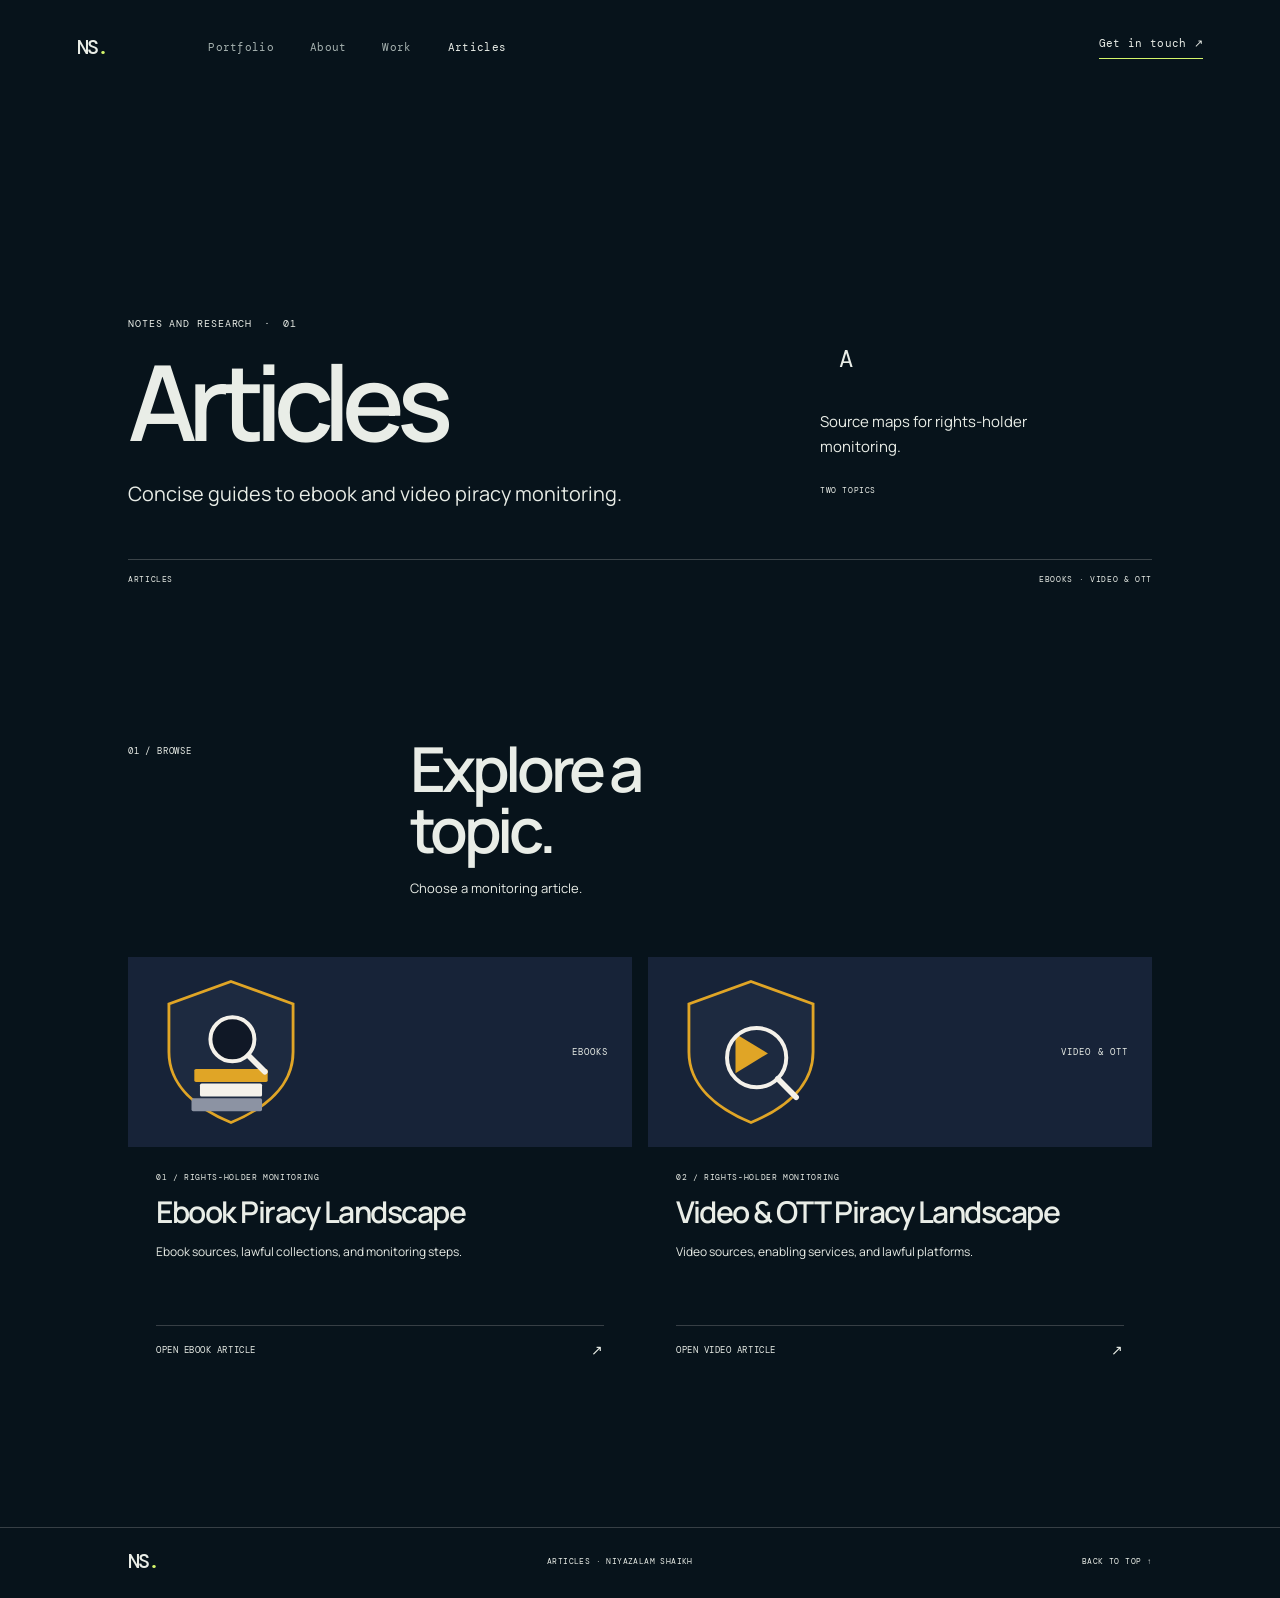
==== articles/index.html @ 0ea736e0 "shift from briefs to articles" ====
<!doctype html>
<html lang="en">
  <head>
    <meta charset="UTF-8" />
    <meta name="viewport" content="width=device-width, initial-scale=1.0" />
    <meta name="description" content="Ebook and video monitoring articles by Niyazalam Shaikh." />
    <meta name="theme-color" content="#101826" />
    <title>Articles | Niyazalam Shaikh</title>
    <link rel="icon" type="image/svg+xml" href="/assets/images/favicon.svg" />
    <link rel="preconnect" href="https://fonts.googleapis.com" />
    <link rel="preconnect" href="https://fonts.gstatic.com" crossorigin />
    <link href="https://fonts.googleapis.com/css2?family=DM+Mono:wght@400;500&family=Manrope:wght@400;500;600;700;800&display=swap" rel="stylesheet" />
    <link rel="stylesheet" href="/assets/css/main.css" />
    <link rel="stylesheet" href="/assets/css/article.css" />
    <link rel="stylesheet" href="/assets/css/articles.css" />
  </head>
  <body id="top" class="article-page articles-page">
    <header class="site-header article-header">
      <a class="logo" href="/#home" aria-label="Niyazalam Shaikh home">NS<span>.</span></a>
      <button class="menu-toggle" type="button" aria-label="Toggle navigation" aria-expanded="false">
        <span></span><span></span>
      </button>
      <nav class="nav-links" aria-label="Main navigation">
        <a href="/#home">Portfolio</a>
        <a href="/#about">About</a>
        <a href="/#work">Work</a>
        <a href="/articles/" aria-current="page">Articles</a>
      </nav>
      <a class="header-cta article-contact" href="/#contact">Get in touch <span aria-hidden="true">↗</span></a>
    </header>

    <main class="article-main">
      <section class="article-hero section-shell articles-hero">
        <div class="hero-copy-block">
          <p class="eyebrow">Notes and research <span>·</span> 01</p>
          <h1>Articles</h1>
          <p class="article-subtitle">Concise guides to ebook and video piracy monitoring.</p>
        </div>
        <aside class="hero-aside">
          <div class="hero-reference">
            <span class="reference-mark" aria-hidden="true">A</span>
            <p>Source maps for rights-holder monitoring.</p>
            <small>Two topics</small>
          </div>
        </aside>
        <div class="hero-bottomline"><span>Articles</span><span>Ebooks · Video &amp; OTT</span></div>
      </section>

      <section class="article-list section-shell" aria-label="Articles">
        <div class="section-heading">
          <p class="section-kicker">01 / Browse</p>
          <div><h2>Explore a<br /><em>topic.</em></h2><p>Choose a monitoring article.</p></div>
        </div>
        <div class="article-grid">
          <a class="article-card" href="/articles/ebook-piracy-landscape/">
            <div class="article-card-art"><img src="/assets/images/ebook-landscape-illustration.svg" alt="" /><span>EBOOKS</span></div>
            <div class="article-card-copy"><p class="article-card-index">01 / Rights-holder monitoring</p><h3>Ebook Piracy Landscape</h3><p>Ebook sources, lawful collections, and monitoring steps.</p><span class="article-card-link">Open ebook article <b aria-hidden="true">↗</b></span></div>
          </a>
          <a class="article-card" href="/articles/video-ott-piracy-landscape/">
            <div class="article-card-art"><img src="/assets/images/stream-landscape-illustration.svg" alt="" /><span>VIDEO &amp; OTT</span></div>
            <div class="article-card-copy"><p class="article-card-index">02 / Rights-holder monitoring</p><h3>Video &amp; OTT Piracy Landscape</h3><p>Video sources, enabling services, and lawful platforms.</p><span class="article-card-link">Open video article <b aria-hidden="true">↗</b></span></div>
          </a>
        </div>
      </section>
    </main>

    <footer class="article-footer section-shell">
      <a class="logo" href="/#home" aria-label="Niyazalam Shaikh home">NS<span>.</span></a>
      <span>Articles · Niyazalam Shaikh</span>
      <a href="#top">Back to top ↑</a>
    </footer>

    <script src="/assets/js/app.js"></script>
  </body>
</html>
---- assets/css/main.css ----
:root {
  --ink: #07131b;
  --ink-soft: #10242e;
  --paper: #e9ede7;
  --muted: #a7b3b1;
  --lime: #d5f66b;
  --line: rgba(233, 237, 231, .18);
  --mono: "DM Mono", ui-monospace, monospace;
  --sans: "Manrope", Arial, sans-serif;
}

* { box-sizing: border-box; }
html { scroll-behavior: smooth; }
body { background: var(--ink); color: var(--paper); font-family: var(--sans); margin: 0; overflow-x: hidden; }
a { color: inherit; text-decoration: none; }

.page-glow { border-radius: 50%; filter: blur(1px); opacity: .3; pointer-events: none; position: absolute; }
.glow-one { background: #34594e; height: 410px; right: -160px; top: 80px; width: 410px; }
.glow-two { background: #284e47; height: 260px; left: -160px; top: 1200px; width: 260px; }
.site-header { align-items: center; display: flex; height: 94px; justify-content: space-between; left: 0; padding: 0 clamp(24px, 6vw, 104px); position: absolute; right: 0; top: 0; z-index: 3; }
.logo { font-family: var(--mono); font-size: 20px; font-weight: 500; letter-spacing: -.1em; }
.logo span, .header-cta span { color: var(--lime); }
.nav-links { display: flex; gap: clamp(18px, 2.8vw, 46px); margin-left: 9%; }
.nav-links a, .social-links a, .header-cta { color: var(--muted); font-family: var(--mono); font-size: 11px; letter-spacing: .03em; transition: color .2s ease; }
.nav-links a:hover, .social-links a:hover, .header-cta:hover { color: var(--lime); }
.social-links { display: flex; gap: 16px; margin-left: auto; margin-right: 28px; }
.social-links a { align-items: center; display: inline-flex; justify-content: center; }
.social-links svg { fill: currentColor; height: 17px; transition: transform .2s ease; width: 17px; }
.social-links a:hover svg { transform: translateY(-2px); }
.social-links .fiverr-link { font-size: 14px; font-weight: 800; letter-spacing: -.08em; line-height: 1; }
.social-links .fiverr-link span { color: var(--lime); }
.header-cta { background: transparent; border: 0; border-bottom: 1px solid var(--lime); color: var(--paper); cursor: pointer; padding: 0 0 8px; }
.menu-toggle { display: none; }

.resume-dialog { background: transparent; border: 0; height: min(90vh, 900px); max-height: none; max-width: min(1100px, 92vw); padding: 0; width: 92vw; }
.resume-dialog::backdrop { background: rgba(7, 19, 27, .82); backdrop-filter: blur(5px); }
.resume-dialog-content { background: var(--paper); box-shadow: 0 20px 70px rgba(0, 0, 0, .45); display: flex; flex-direction: column; height: 100%; }
.resume-dialog-header { align-items: center; background: var(--ink-soft); color: var(--paper); display: flex; justify-content: space-between; min-height: 58px; padding: 12px 16px 12px 22px; }
.resume-dialog-header h2 { font-family: var(--mono); font-size: 11px; font-weight: 400; letter-spacing: .04em; line-height: 1.4; }
.resume-dialog-close { background: transparent; border: 1px solid rgba(233, 237, 231, .4); color: var(--paper); cursor: pointer; font-size: 25px; height: 32px; line-height: .8; padding: 0 0 3px; transition: background .2s, color .2s; width: 32px; }
.resume-dialog-close:hover { background: var(--lime); color: var(--ink); }
.resume-dialog iframe { border: 0; flex: 1; min-height: 0; width: 100%; }
.section-shell { margin: auto; max-width: 1440px; padding-left: clamp(24px, 10vw, 166px); padding-right: clamp(24px, 10vw, 166px); }

.hero { display: flex; flex-direction: column; min-height: 100vh; padding-bottom: 42px; padding-top: clamp(168px, 20vh, 224px); position: relative; }
.eyebrow { color: var(--lime); font-family: var(--mono); font-size: 11px; letter-spacing: .12em; margin: 0 0 18px; text-transform: uppercase; }
.hero h1 { font-size: clamp(64px, 10vw, 150px); font-weight: 700; letter-spacing: -.085em; line-height: .82; margin: 0; max-width: 950px; }
.hero h1 .type-last, .contact h2 span { color: var(--lime); }
.type-line { display: inline-block; min-height: .9em; position: relative; }
.type-line.typing::after { animation: blink-caret .7s steps(1) infinite; background: currentColor; bottom: .05em; content: ""; height: .75em; margin-left: .08em; position: absolute; width: 2px; }
@keyframes blink-caret { 50% { opacity: 0; } }
.hero-bottom { align-items: end; display: flex; gap: 50px; justify-content: space-between; margin-top: clamp(65px, 11vh, 120px); max-width: 930px; }
.hero-copy { color: var(--muted); font-size: clamp(15px, 1.5vw, 20px); font-weight: 500; line-height: 1.65; margin: 0; max-width: 380px; }
.circle-link { align-items: center; border: 1px solid var(--line); border-radius: 50%; display: flex; flex: 0 0 auto; height: 118px; justify-content: center; position: relative; transition: background .25s, color .25s; width: 118px; }
.circle-link:hover { background: var(--lime); color: var(--ink); }
.circle-link span { font-family: var(--mono); font-size: 10px; line-height: 1.5; text-transform: uppercase; }
.circle-link b { bottom: 14px; font-size: 16px; font-weight: 400; position: absolute; right: 19px; }
.hero-meta { border-top: 1px solid var(--line); color: var(--muted); display: flex; font-family: var(--mono); font-size: 10px; justify-content: space-between; letter-spacing: .08em; margin-top: auto; padding-top: 22px; text-transform: uppercase; }
.status { color: var(--paper); }
.status i { background: var(--lime); border-radius: 50%; display: inline-block; height: 6px; margin: 0 8px 1px 0; width: 6px; }

.content-section { padding-bottom: clamp(110px, 16vh, 210px); padding-top: 50px; }
.section-label { align-items: center; color: var(--muted); display: flex; font-family: var(--mono); font-size: 10px; gap: 15px; letter-spacing: .12em; margin-bottom: clamp(46px, 7vw, 96px); text-transform: uppercase; }
.section-label::after { background: var(--line); content: ""; height: 1px; max-width: 195px; width: 16vw; }
.section-label span { color: var(--lime); }
.about-grid { display: grid; gap: 5%; grid-template-columns: 1.15fr .7fr .42fr; }
h2 { font-size: clamp(40px, 5vw, 74px); font-weight: 600; letter-spacing: -.075em; line-height: .97; margin: 0; }
h2 em { color: var(--lime); font-style: normal; }
.about-text { color: var(--muted); font-size: 15px; line-height: 1.8; padding-top: 8px; }
.about-text p { margin: 0 0 23px; }
.personal-note { border-left: 1px solid var(--lime); color: var(--paper); font-size: 13px; line-height: 1.75; margin-top: 31px !important; padding-left: 16px; }
.personal-note a { color: var(--lime); font-family: var(--mono); font-size: 10px; letter-spacing: .04em; text-transform: uppercase; white-space: nowrap; }
.personal-note a:hover { color: var(--paper); }
.text-link { border-bottom: 1px solid var(--lime); color: var(--paper); display: inline-block; font-family: var(--mono); font-size: 11px; margin-top: 15px; padding-bottom: 8px; }
.text-link span { color: var(--lime); padding-left: 7px; }
.about-photo { align-self: start; isolation: isolate; margin: 0; position: relative; }
.about-photo::before { border: 1px solid var(--lime); content: ""; inset: 12px -12px -12px 12px; position: absolute; z-index: -1; }
.about-photo img { aspect-ratio: .82; display: block; filter: saturate(.8) contrast(1.04); object-fit: cover; object-position: center 32%; width: 100%; }
.about-photo figcaption { color: var(--paper); font-family: var(--mono); font-size: 9px; letter-spacing: .05em; line-height: 1.6; margin-top: 18px; text-transform: uppercase; }
.about-photo figcaption span { color: var(--muted); }

.featured-project { border-top: 1px solid var(--line); display: grid; gap: 25px; grid-template-columns: .28fr 1fr .9fr; padding: 30px 0 34px; transition: border-color .2s ease; }
.featured-project:hover { border-color: var(--lime); }
.project-index, .project-kicker, .project-detail > p, .tech-list, .project-note { color: var(--muted); font-family: var(--mono); font-size: 10px; letter-spacing: .08em; text-transform: uppercase; }
.project-kicker { color: var(--lime); margin: 1px 0 17px; }
.project-main h2 { font-size: clamp(46px, 6vw, 85px); letter-spacing: -.1em; }
.project-main h2 span { color: var(--lime); }
.project-summary { color: var(--muted); font-size: 15px; line-height: 1.7; margin: 22px 0 26px; max-width: 430px; }
.project-actions { align-items: center; display: flex; flex-wrap: wrap; gap: 17px; }
.button { background: var(--lime); color: var(--ink); font-family: var(--mono); font-size: 10px; letter-spacing: .05em; padding: 14px 16px; text-transform: uppercase; transition: transform .2s, background .2s; }
.button:hover { background: var(--paper); transform: translateY(-3px); }
.button span { padding-left: 9px; }
.project-link { border-bottom: 1px solid var(--lime); color: var(--paper); font-family: var(--mono); font-size: 10px; letter-spacing: .05em; padding-bottom: 6px; text-transform: uppercase; }
.project-link:hover { color: var(--lime); }
.project-detail { align-self: end; }
.project-detail > p { color: var(--paper); margin: 0 0 20px; }
.project-detail ul { color: var(--muted); font-size: 13px; line-height: 1.65; list-style: none; margin: 0 0 25px; padding: 0; }
.project-detail li { border-bottom: 1px solid rgba(233,237,231,.1); padding: 9px 0 9px 16px; position: relative; }
.project-detail li::before { color: var(--lime); content: "↗"; font-size: 10px; left: 0; position: absolute; }
.tech-list { display: flex; flex-wrap: wrap; gap: 8px 17px; line-height: 1.5; }
.tech-list span { color: var(--lime); }

.skills { background: var(--paper); color: var(--ink); max-width: none; padding-bottom: clamp(110px, 15vh, 190px); padding-top: clamp(100px, 12vw, 165px); }
.skills .section-label { color: #60706c; }
.skills .section-label::after { background: rgba(7,19,27,.18); }
.skills .section-label span { color: #0b7162; }
.skills-layout { display: grid; gap: 10%; grid-template-columns: .83fr 1.17fr; }
.skills h2 { max-width: 480px; }
.skills h2 em { color: #0b7162; }
.skill-groups { display: grid; grid-template-columns: repeat(2, 1fr); gap: 48px 38px; }
.skill-group { border-top: 1px solid rgba(7,19,27,.22); padding-top: 14px; }
.skill-group p { color: #5e6b68; font-family: var(--mono); font-size: 10px; letter-spacing: .1em; margin: 0 0 18px; text-transform: uppercase; }
.skill-group div { display: flex; flex-wrap: wrap; gap: 8px; }
.skill-group span { border: 1px solid rgba(7,19,27,.22); border-radius: 30px; font-size: 12px; padding: 8px 11px; }

.journey-list { border-top: 1px solid var(--line); }
.journey-list article { align-items: start; border-bottom: 1px solid var(--line); display: grid; gap: 25px; grid-template-columns: .36fr 1fr auto; padding: 28px 0; }
.journey-year { color: var(--lime); font-family: var(--mono); font-size: 10px; letter-spacing: .06em; margin: 6px 0 0; }
.journey h3 { font-size: clamp(17px, 2vw, 24px); font-weight: 600; letter-spacing: -.04em; margin: 0 0 8px; }
.journey article div p { color: var(--muted); font-size: 13px; line-height: 1.6; margin: 0; max-width: 590px; }
.journey strong { color: var(--lime); font-family: var(--mono); font-size: 25px; font-weight: 400; text-align: right; }
.journey small { color: var(--muted); display: block; font-size: 8px; letter-spacing: .09em; margin-top: 4px; text-transform: uppercase; }

.contact { min-height: 84vh; padding-bottom: 35px; padding-top: clamp(125px, 18vh, 220px); }
.contact h2 { font-size: clamp(46px, 7vw, 104px); }
.contact-email { border-bottom: 1px solid var(--lime); color: var(--lime); display: inline-block; font-size: clamp(17px, 2.2vw, 28px); letter-spacing: -.04em; margin-top: clamp(55px, 8vh, 92px); padding-bottom: 12px; }
.contact-email span { font-family: var(--mono); font-size: .85em; padding-left: 12px; }
.contact-footer { border-top: 1px solid var(--line); color: var(--muted); display: flex; font-family: var(--mono); font-size: 10px; justify-content: space-between; letter-spacing: .04em; margin-top: clamp(100px, 18vh, 210px); padding-top: 21px; }
.contact-footer a:hover { color: var(--lime); }
.contact-footer p { margin: 0; }

.reveal { opacity: 0; transform: translateY(24px); transition: opacity .65s ease, transform .65s ease; }
.reveal.visible { opacity: 1; transform: translateY(0); }
@media (prefers-reduced-motion: reduce) { html { scroll-behavior: auto; } .reveal { opacity: 1; transform: none; transition: none; } .type-line.typing::after { animation: none; } }

@media (max-width: 760px) {
  .site-header { height: 75px; }
  .nav-links, .social-links { display: none; }
  .header-cta { font-size: 9px; margin-left: auto; }
  .resume-dialog { height: 88vh; max-width: 96vw; width: 96vw; }
  .resume-dialog-header { min-height: 52px; padding-left: 14px; }
  .resume-dialog-header h2 { font-size: 9px; }
  .menu-toggle { background: transparent; border: 0; display: flex; flex-direction: column; gap: 5px; padding: 10px 0 10px 14px; }
  .menu-toggle span { background: var(--paper); display: block; height: 1px; width: 26px; }
  .nav-links.open { background: var(--ink-soft); display: flex; flex-direction: column; gap: 0; left: 0; margin: 0; padding: 15px 24px 25px; position: absolute; right: 0; top: 75px; }
  .nav-links.open a { border-bottom: 1px solid var(--line); color: var(--paper); font-size: 12px; padding: 16px 0; }
  .hero { min-height: 760px; padding-top: 148px; }
  .hero-bottom { align-items: flex-start; flex-direction: column; margin-top: 55px; }
  .circle-link { height: 96px; width: 96px; }
  .hero-meta { font-size: 8px; gap: 16px; }
  .about-grid, .skills-layout { gap: 42px; grid-template-columns: 1fr; }
  .about-photo { max-width: 220px; }
  .featured-project { gap: 28px; grid-template-columns: 1fr; }
  .project-index { margin-bottom: -11px; }
  .skills { padding-left: 24px; padding-right: 24px; }
  .skill-groups { gap: 32px 14px; }
  .journey-list article { grid-template-columns: 1fr auto; }
  .journey-year { grid-column: 1 / -1; }
  .contact-footer { align-items: flex-start; flex-direction: column; gap: 15px; }
}

@media (max-width: 390px) { .skill-groups { grid-template-columns: 1fr; } .hero-meta { flex-direction: column; } }
---- assets/css/article.css ----
.reading-page {
  --article-ink: #101826;
  --article-panel: #1d2a40;
  --article-paper: #f4f1ea;
  --article-stone: #e8e3d6;
  --article-amber: #e0a526;
  --article-muted: #aeb7c5;
  --article-green: #1f6b58;
  --article-red: #a54338;
  --article-slate: #737d91;
  background: var(--article-ink);
  color: var(--article-paper);
  min-height: 100vh;
}
.article-header .nav-links { margin-left: 9%; }
.article-header .nav-links a[aria-current] { color: var(--article-amber); }
.article-contact { margin-left: auto; }
.article-contact span { color: var(--article-amber); }
.article-main { padding-top: 94px; }

.article-hero {
  align-items: center;
  display: grid;
  gap: clamp(35px, 7vw, 100px);
  grid-template-columns: 1.2fr .8fr;
  min-height: 590px;
  padding-bottom: 40px;
  padding-top: clamp(100px, 13vw, 160px);
  position: relative;
}
.hero-copy-block { max-width: 740px; }
.article-hero .eyebrow, .section-kicker, .category-index, .category-count, .callout-label {
  font-family: var(--mono);
  letter-spacing: .09em;
  text-transform: uppercase;
}
.article-hero .eyebrow { color: var(--article-amber); font-size: 10px; margin: 0 0 22px; }
.article-hero .eyebrow span { color: var(--article-muted); padding: 0 5px; }
.article-hero h1 {
  font-size: clamp(58px, 8.2vw, 112px);
  font-weight: 600;
  letter-spacing: -.085em;
  line-height: .94;
  margin: 0;
}
.article-hero h1 em { color: var(--article-amber); font-style: normal; }
.article-subtitle { color: var(--article-paper); font-size: clamp(15px, 1.55vw, 20px); line-height: 1.7; margin: 27px 0 0; max-width: 560px; }
.hero-aside { align-items: center; display: flex; flex-direction: column; gap: 6px; justify-self: end; max-width: 420px; width: 100%; }
.hero-illustration { display: block; height: auto; max-width: 320px; width: 78%; }
.hero-reference {
  background: var(--article-panel);
  border-top: 4px solid var(--article-amber);
  padding: clamp(24px, 3.3vw, 42px);
  width: 100%;
}
.reference-mark {
  align-items: center;
  background: var(--article-amber);
  border-radius: 50%;
  color: var(--article-ink);
  display: flex;
  font-family: var(--mono);
  font-size: 24px;
  height: 52px;
  justify-content: center;
  margin-bottom: 24px;
  width: 52px;
}
.hero-reference p { color: var(--article-paper); font-size: 15px; line-height: 1.7; margin: 0; }
.hero-reference small { color: var(--article-muted); display: block; font-family: var(--mono); font-size: 8px; letter-spacing: .07em; line-height: 1.5; margin-top: 24px; text-transform: uppercase; }
.hero-bottomline {
  border-top: 1px solid rgba(244, 241, 234, .22);
  bottom: 30px;
  color: var(--article-muted);
  display: flex;
  font-family: var(--mono);
  font-size: 8px;
  justify-content: space-between;
  left: clamp(24px, 10vw, 166px);
  letter-spacing: .08em;
  padding-top: 14px;
  position: absolute;
  right: clamp(24px, 10vw, 166px);
  text-transform: uppercase;
}

.section-heading {
  display: grid;
  gap: 30px;
  grid-template-columns: .34fr 1fr;
  margin-bottom: clamp(32px, 5vw, 58px);
}
.section-kicker { color: var(--article-amber); font-size: 9px; margin: 6px 0 0; }
.section-heading h2 { font-size: clamp(36px, 5vw, 62px); font-weight: 600; letter-spacing: -.07em; line-height: .98; margin: 0; }
.section-heading h2 em { color: var(--article-amber); font-style: normal; }
.section-heading > div > p { color: var(--article-muted); font-size: 13px; line-height: 1.7; margin: 16px 0 0; max-width: 520px; }

.overview-section, .sources-section, .enforcement-section {
  max-width: none;
  padding-bottom: clamp(80px, 11vw, 140px);
  padding-left: clamp(24px, 10vw, 166px);
  padding-right: clamp(24px, 10vw, 166px);
  padding-top: clamp(75px, 10vw, 125px);
}
.overview-section { background: var(--article-paper); color: var(--article-ink); }
.overview-section .section-heading > div > p { color: #667080; }
.overview-section .section-kicker { color: var(--article-green); }
.overview-section .section-heading h2 em { color: var(--article-green); }
.status-counts { display: grid; gap: 16px; grid-template-columns: repeat(3, minmax(0, 1fr)); }
.count-card {
  align-items: center;
  background: var(--article-stone);
  border-top: 4px solid var(--article-slate);
  display: grid;
  gap: 17px;
  grid-template-columns: auto 1fr;
  min-height: 188px;
  padding: clamp(20px, 3vw, 34px);
}
.count-card strong { color: var(--article-slate); font-family: var(--sans); font-size: clamp(70px, 9vw, 112px); font-weight: 700; letter-spacing: -.1em; line-height: .9; }
.count-card h3 { font-size: 17px; font-weight: 700; letter-spacing: -.03em; margin: 0; }
.count-card p { color: #5d6674; font-size: 11px; line-height: 1.6; margin: 9px 0 0; max-width: 210px; }
.count-unauthorized { border-color: var(--article-amber); }
.count-unauthorized strong { color: #8a5d07; }
.count-unverified { border-color: var(--article-slate); }
.count-lawful { border-color: var(--article-green); }
.count-lawful strong { color: var(--article-green); }
.overview-note { color: #667080; font-size: 10px; line-height: 1.6; margin: 18px 0 0; }

.signals-section { padding-bottom: clamp(80px, 11vw, 140px); padding-top: clamp(80px, 10vw, 128px); }
.comparison-wrap { border: 1px solid rgba(244, 241, 234, .2); overflow: hidden; }
.comparison-table { border-collapse: collapse; table-layout: fixed; width: 100%; }
.comparison-table th, .comparison-table td { border-bottom: 1px solid rgba(244, 241, 234, .17); border-right: 1px solid rgba(244, 241, 234, .17); font-size: 12px; line-height: 1.65; padding: 17px 20px; text-align: left; vertical-align: top; }
.comparison-table thead th { background: rgba(244, 241, 234, .07); color: var(--article-amber); font-family: var(--mono); font-size: 9px; font-weight: 500; letter-spacing: .08em; text-transform: uppercase; }
.comparison-table tbody th { color: var(--article-amber); font-size: 11px; font-weight: 600; width: 24%; }
.comparison-table td { color: var(--article-paper); }
.comparison-table tr:last-child th, .comparison-table tr:last-child td { border-bottom: 0; }
.comparison-table th:last-child, .comparison-table td:last-child { border-right: 0; }

.sources-section { background: var(--article-stone); color: var(--article-ink); }
.sources-section .section-heading h2 em { color: var(--article-green); }
.sources-section .section-heading > div > p { color: #626a76; }
.sources-section .section-kicker { color: var(--article-green); }
.source-category { background: var(--article-paper); border-top: 4px solid var(--article-amber); margin-top: 16px; padding: clamp(20px, 3vw, 32px); }
.category-heading { align-items: flex-start; display: grid; gap: 16px; grid-template-columns: 36px minmax(0, 1fr) auto; margin-bottom: 23px; }
.category-index { align-items: center; background: var(--article-amber); border-radius: 50%; color: var(--article-ink); display: flex; font-size: 9px; height: 34px; justify-content: center; width: 34px; }
.category-heading h3 { font-size: clamp(18px, 2.2vw, 24px); font-weight: 700; letter-spacing: -.04em; line-height: 1.2; margin: 0; }
.category-heading p { color: #667080; font-size: 11px; line-height: 1.55; margin: 6px 0 0; }
.category-count { color: #687182; font-size: 8px; margin-top: 7px; white-space: nowrap; }
.source-grid { display: grid; gap: 11px; grid-template-columns: repeat(2, minmax(0, 1fr)); }
.source-grid-three { grid-template-columns: repeat(3, minmax(0, 1fr)); }
.source-entry {
  align-items: flex-start;
  background: var(--article-stone);
  border: 1px solid rgba(16, 24, 38, .1);
  color: var(--article-ink);
  display: flex;
  gap: 13px;
  min-height: 116px;
  padding: 16px;
  text-decoration: none;
  transition: border-color .2s ease, transform .2s ease, background .2s ease;
}
.source-entry:hover, .source-entry:focus-visible { background: #fffdf8; border-color: var(--article-amber); transform: translateY(-2px); }
.source-entry:focus-visible { outline: 2px solid var(--article-green); outline-offset: 2px; }
.source-entry > img { border: 1px solid rgba(16, 24, 38, .14); border-radius: 11px; flex: 0 0 44px; height: 44px; object-fit: cover; width: 44px; }
.source-entry > div { flex: 1; min-width: 0; }
.source-title-row { align-items: flex-start; display: flex; flex-wrap: wrap; gap: 7px; justify-content: space-between; }
.source-title-row h4 { font-size: 12px; font-weight: 700; letter-spacing: -.02em; line-height: 1.4; margin: 1px 0 0; }
.source-entry p { color: #58616f; font-size: 10px; line-height: 1.55; margin: 8px 0 0; }
.status-pill { border-radius: 20px; display: inline-block; font-family: var(--mono); font-size: 7px; letter-spacing: .03em; line-height: 1.4; padding: 4px 7px; text-transform: uppercase; white-space: nowrap; }
.status-unauthorized { background: #f1dfd8; color: #7d2d25; }
.status-unverified { background: #e2e4e9; color: #4a5163; }
.status-lawful { background: #d8e7df; color: #1f6b58; }
.status-review { background: #f3e8cb; color: #7a5200; }
.source-note { color: #667080; font-size: 10px; line-height: 1.6; margin: 20px 0 0; }

.cycle-section { padding-bottom: clamp(80px, 11vw, 140px); padding-top: clamp(80px, 10vw, 128px); }
.cycle-grid { display: grid; gap: 12px; grid-template-columns: repeat(4, minmax(0, 1fr)); }
.cycle-grid article, .enforcement-grid article { background: var(--article-panel); padding: 24px; }
.cycle-grid article > span, .enforcement-grid article > span { color: var(--article-amber); font-family: var(--mono); font-size: 9px; letter-spacing: .08em; }
.cycle-grid h3, .enforcement-grid h3 { color: var(--article-paper); font-size: 15px; font-weight: 700; letter-spacing: -.03em; line-height: 1.3; margin: 18px 0 8px; }
.cycle-grid p, .enforcement-grid p { color: var(--article-muted); font-size: 10px; line-height: 1.65; margin: 0; }
.cycle-callouts { display: grid; gap: 12px; grid-template-columns: 1fr 1fr; margin-top: 12px; }
.cycle-callouts article { border-left: 3px solid var(--article-amber); padding: 16px 20px; }
.callout-label { color: var(--article-amber); font-size: 8px; }
.cycle-callouts p { color: var(--article-paper); font-size: 11px; line-height: 1.6; margin: 7px 0 0; }

.enforcement-section { background: var(--article-paper); color: var(--article-ink); }
.enforcement-section .section-kicker { color: var(--article-green); }
.enforcement-section .section-heading h2 em { color: var(--article-green); }
.enforcement-section .section-heading > div > p { color: #667080; }
.enforcement-grid { display: grid; gap: 12px; grid-template-columns: repeat(4, minmax(0, 1fr)); }
.enforcement-grid article { min-height: 190px; }
.enforcement-grid h3 { color: var(--article-amber); }

.workflow-section { padding-bottom: clamp(80px, 11vw, 140px); padding-top: clamp(80px, 10vw, 128px); }
.workflow-list { counter-reset: none; display: grid; gap: 10px; grid-template-columns: repeat(5, minmax(0, 1fr)); list-style: none; margin: 0; padding: 0; }
.workflow-list li { border-top: 2px solid var(--article-amber); background: var(--article-panel); min-height: 170px; padding: 20px; }
.workflow-list li > span { color: var(--article-amber); font-family: var(--mono); font-size: 9px; }
.workflow-list h3 { font-size: 15px; font-weight: 700; letter-spacing: -.02em; margin: 19px 0 8px; }
.workflow-list p { color: var(--article-muted); font-size: 10px; line-height: 1.6; margin: 0; }
.legal-note { border-left: 3px solid var(--article-amber); color: var(--article-muted); font-size: 10px; line-height: 1.7; margin: 28px 0 0; max-width: 850px; padding-left: 15px; }

.source-copy-dialog {
  background: var(--article-paper);
  border: 0;
  box-shadow: 0 24px 80px rgba(0, 0, 0, .42);
  color: var(--article-ink);
  max-width: 540px;
  padding: 0;
  width: calc(100vw - 32px);
}
.source-copy-dialog::backdrop { backdrop-filter: blur(4px); background: rgba(7, 14, 24, .76); }
.copy-dialog-header { align-items: center; background: var(--article-panel); color: var(--article-paper); display: flex; justify-content: space-between; padding: 19px 22px; }
.copy-dialog-header p { color: var(--article-amber); font-family: var(--mono); font-size: 8px; letter-spacing: .08em; margin: 0 0 5px; text-transform: uppercase; }
.copy-dialog-header h2 { font-size: 19px; font-weight: 600; letter-spacing: -.04em; margin: 0; }
.copy-dialog-close { align-items: center; background: var(--article-amber); border: 1px solid var(--article-amber); border-radius: 50%; color: var(--article-ink); cursor: pointer; display: flex; font-family: var(--sans); font-size: 21px; font-weight: 700; height: 34px; justify-content: center; line-height: 1; opacity: 1; padding: 0 0 3px; transition: background .18s ease, transform .18s ease; visibility: visible; width: 34px; }
.copy-dialog-close:hover { background: #efbd4b; transform: rotate(4deg); }
.copy-dialog-close:focus-visible { outline: 2px solid var(--article-paper); outline-offset: 3px; }
.copy-record-list { display: flex; flex-direction: column; gap: 8px; max-height: min(56vh, 460px); overflow-y: auto; padding: 20px 22px 10px; }
.copy-record-row { align-items: stretch; background: var(--article-stone); border: 1px solid rgba(16, 24, 38, .12); display: grid; gap: 10px; grid-template-columns: minmax(0, 1fr) auto; padding: 11px; }
.copy-record-value { align-self: center; color: var(--article-ink); font-family: var(--mono); font-size: 10px; line-height: 1.6; margin: 0; overflow-wrap: anywhere; }
.copy-dialog-action { align-items: center; align-self: stretch; background: var(--article-amber); color: var(--article-ink); cursor: pointer; display: inline-flex; font-family: var(--mono); font-size: 9px; gap: 10px; justify-content: center; letter-spacing: .04em; min-width: 82px; padding: 0 13px; text-transform: uppercase; transition: background .18s ease; }
.copy-dialog-action:hover { background: #efbd4b; }
.copy-dialog-action b { font-size: 15px; font-weight: 400; }
.copy-record-status { color: var(--article-green); font-family: var(--mono); font-size: 8px; grid-column: 1 / -1; line-height: 1.4; min-height: 0; }

.article-footer {
  align-items: center;
  border-top: 1px solid rgba(244, 241, 234, .2);
  color: var(--article-muted);
  display: flex;
  font-family: var(--mono);
  font-size: 8px;
  justify-content: space-between;
  letter-spacing: .05em;
  padding-bottom: 24px;
  padding-top: 20px;
  text-transform: uppercase;
}
.article-footer > a:last-child:hover { color: var(--article-amber); }

@media (max-width: 1050px) {
  .count-card { grid-template-columns: 1fr; justify-items: start; min-height: 200px; }
  .count-card strong { font-size: 74px; }
  .enforcement-grid { grid-template-columns: repeat(2, minmax(0, 1fr)); }
  .workflow-list { grid-template-columns: repeat(3, minmax(0, 1fr)); }
}

@media (max-width: 760px) {
  .article-header .nav-links { margin-left: 0; }
  .article-contact { font-size: 9px; margin-left: auto; }
  .article-main { padding-top: 75px; }
  .article-hero { gap: 32px; grid-template-columns: 1fr; min-height: auto; padding-bottom: 102px; padding-top: 94px; }
  .article-hero h1 { font-size: clamp(58px, 13vw, 86px); }
  .hero-aside { justify-self: stretch; margin: 0 auto; max-width: 510px; }
  .hero-illustration { max-width: 240px; }
  .hero-bottomline { bottom: 25px; flex-direction: column; gap: 7px; left: 24px; right: 24px; }
  .section-heading { gap: 14px; grid-template-columns: 1fr; }
  .section-kicker { margin-top: 0; }
  .overview-section, .sources-section, .enforcement-section { padding-left: 24px; padding-right: 24px; }
  .status-counts { grid-template-columns: 1fr; }
  .count-card { align-items: center; grid-template-columns: 88px 1fr; min-height: 138px; }
  .count-card strong { font-size: 78px; }
  .comparison-wrap { border: 0; overflow: visible; }
  .comparison-table, .comparison-table tbody { display: block; }
  .comparison-table thead { clip: rect(0, 0, 0, 0); clip-path: inset(50%); height: 1px; overflow: hidden; position: absolute; white-space: nowrap; width: 1px; }
  .comparison-table tr { background: rgba(244, 241, 234, .045); border: 1px solid rgba(244, 241, 234, .17); display: block; margin-bottom: 10px; }
  .comparison-table th, .comparison-table td { border: 0; display: block; padding: 11px 14px; width: 100%; }
  .comparison-table tbody th { color: var(--article-amber); font-size: 11px; }
  .comparison-table td { border-top: 1px solid rgba(244, 241, 234, .1); font-size: 11px; }
  .comparison-table td::before { color: var(--article-muted); content: attr(data-label); display: block; font-family: var(--mono); font-size: 7px; letter-spacing: .08em; margin-bottom: 5px; text-transform: uppercase; }
  .category-heading { gap: 10px; grid-template-columns: 34px minmax(0, 1fr); }
  .category-count { grid-column: 2; margin: -4px 0 0; }
  .source-grid, .source-grid-three { grid-template-columns: 1fr; }
  .source-entry { min-height: 98px; }
  .cycle-grid { grid-template-columns: repeat(2, minmax(0, 1fr)); }
  .cycle-callouts { grid-template-columns: 1fr; }
  .enforcement-grid { grid-template-columns: 1fr; }
  .workflow-list { grid-template-columns: 1fr; }
  .workflow-list li { min-height: auto; }
  .copy-dialog-header { padding: 16px 17px; }
  .copy-record-list { gap: 7px; padding: 16px 17px 10px; }
  .copy-record-row { gap: 7px; padding: 9px; }
  .copy-record-value { font-size: 9px; }
  .copy-dialog-action { gap: 6px; min-width: 72px; padding: 0 9px; }
  .article-footer { align-items: flex-start; flex-wrap: wrap; gap: 13px; }
  .article-footer > span { order: 3; width: 100%; }
}

@media (max-width: 390px) {
  .article-hero h1 { font-size: 54px; }
  .category-heading h3 { font-size: 17px; }
  .source-entry { gap: 10px; padding: 12px; }
  .source-entry > img { flex-basis: 40px; height: 40px; width: 40px; }
  .source-title-row h4 { font-size: 11px; }
  .status-pill { font-size: 6px; }
  .cycle-grid { grid-template-columns: 1fr; }
}
---- assets/css/articles.css ----
.articles-hero { min-height: 520px; }
.articles-hero .hero-reference { max-width: 430px; }
.article-list { padding-bottom: clamp(80px, 11vw, 140px); padding-top: clamp(75px, 10vw, 125px); }
.article-grid { display: grid; gap: 16px; grid-template-columns: repeat(2, minmax(0, 1fr)); }
.article-card {
  background: var(--article-panel);
  border-top: 4px solid var(--article-amber);
  color: var(--article-paper);
  display: flex;
  flex-direction: column;
  min-height: 430px;
  text-decoration: none;
  transition: border-color .2s ease, transform .2s ease, background .2s ease;
}
.article-card:hover, .article-card:focus-visible { background: #253550; border-color: #efbd4b; transform: translateY(-3px); }
.article-card:focus-visible { outline: 2px solid var(--article-paper); outline-offset: 3px; }
.article-card-art { align-items: center; background: #172338; display: flex; justify-content: space-between; min-height: 185px; overflow: hidden; padding: 16px 24px; }
.article-card-art img { height: 158px; object-fit: contain; width: 158px; }
.article-card-art span { color: var(--article-amber); font-family: var(--mono); font-size: 9px; letter-spacing: .12em; }
.article-card-copy { display: flex; flex: 1; flex-direction: column; padding: 25px 28px 28px; }
.article-card-index { color: var(--article-amber); font-family: var(--mono); font-size: 8px; letter-spacing: .08em; margin: 0 0 13px; text-transform: uppercase; }
.article-card-copy h3 { font-size: clamp(21px, 2.6vw, 30px); font-weight: 600; letter-spacing: -.05em; line-height: 1.15; margin: 0; }
.article-card-copy > p:not(.article-card-index) { color: var(--article-muted); font-size: 12px; line-height: 1.7; margin: 13px 0 24px; max-width: 490px; }
.article-card-link { align-items: center; border-top: 1px solid rgba(244, 241, 234, .2); color: var(--article-paper); display: flex; font-family: var(--mono); font-size: 9px; justify-content: space-between; letter-spacing: .06em; margin-top: auto; padding-top: 15px; text-transform: uppercase; }
.article-card-link b { color: var(--article-amber); font-size: 14px; font-weight: 400; }

@media (max-width: 760px) {
  .articles-hero { min-height: auto; }
  .article-grid { grid-template-columns: 1fr; }
  .article-card { min-height: 390px; }
  .article-card-art { min-height: 155px; }
  .article-card-art img { height: 130px; width: 130px; }
  .article-card-copy { padding: 22px; }
}
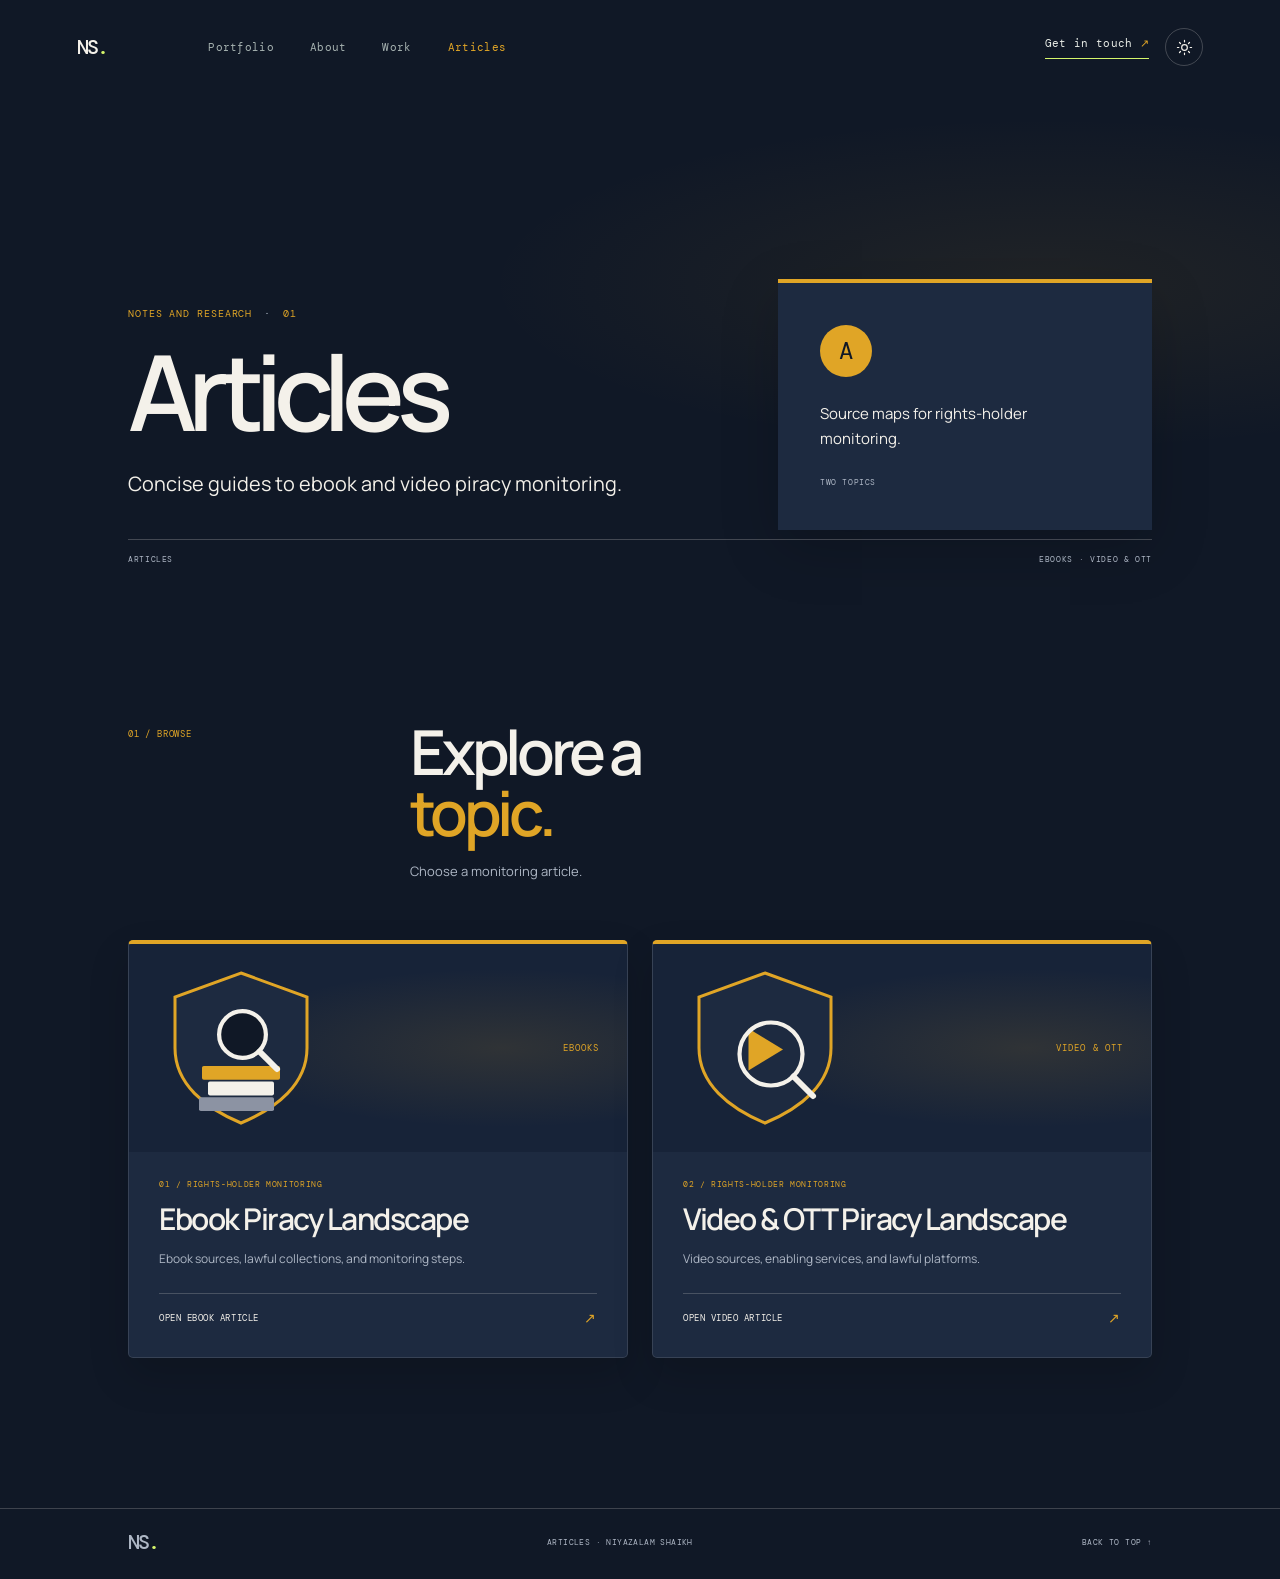
==== commit a75cd860: "add dark mode switch  button" ====
--- a/articles/index.html
+++ b/articles/index.html
@@ -10,6 +10,14 @@
     <link rel="preconnect" href="https://fonts.googleapis.com" />
     <link rel="preconnect" href="https://fonts.gstatic.com" crossorigin />
     <link href="https://fonts.googleapis.com/css2?family=DM+Mono:wght@400;500&family=Manrope:wght@400;500;600;700;800&display=swap" rel="stylesheet" />
+    <script>
+      try {
+        if (localStorage.getItem("portfolio-theme") === "light") {
+          document.documentElement.dataset.theme = "light";
+          document.querySelector('meta[name="theme-color"]')?.setAttribute("content", "#f5f7f2");
+        }
+      } catch {}
+    </script>
     <link rel="stylesheet" href="/assets/css/main.css" />
     <link rel="stylesheet" href="/assets/css/article.css" />
     <link rel="stylesheet" href="/assets/css/articles.css" />
@@ -27,6 +35,10 @@
         <a href="/articles/" aria-current="page">Articles</a>
       </nav>
       <a class="header-cta article-contact" href="/#contact">Get in touch <span aria-hidden="true">↗</span></a>
+      <button class="theme-toggle" type="button" aria-label="Switch to light mode" title="Switch to light mode" aria-pressed="false">
+        <svg class="theme-icon-sun" viewBox="0 0 24 24" aria-hidden="true"><circle cx="12" cy="12" r="4" /><path d="M12 2v2m0 16v2M4.93 4.93l1.42 1.42m11.3 11.3 1.42 1.42M2 12h2m16 0h2M4.93 19.07l1.42-1.42m11.3-11.3 1.42-1.42" /></svg>
+        <svg class="theme-icon-moon" viewBox="0 0 24 24" aria-hidden="true"><path d="M20.7 14.2A8.5 8.5 0 0 1 9.8 3.3 8.6 8.6 0 1 0 20.7 14.2Z" /></svg>
+      </button>
     </header>
 
     <main class="article-main">
--- a/assets/css/main.css
+++ b/assets/css/main.css
@@ -7,10 +7,12 @@
   --line: rgba(233, 237, 231, .18);
   --mono: "DM Mono", ui-monospace, monospace;
   --sans: "Manrope", Arial, sans-serif;
+  color-scheme: dark;
 }
 
 * { box-sizing: border-box; }
 html { scroll-behavior: smooth; }
+html[data-theme="light"] { color-scheme: light; }
 body { background: var(--ink); color: var(--paper); font-family: var(--sans); margin: 0; overflow-x: hidden; }
 a { color: inherit; text-decoration: none; }
 
@@ -30,6 +32,28 @@
 .social-links .fiverr-link { font-size: 14px; font-weight: 800; letter-spacing: -.08em; line-height: 1; }
 .social-links .fiverr-link span { color: var(--lime); }
 .header-cta { background: transparent; border: 0; border-bottom: 1px solid var(--lime); color: var(--paper); cursor: pointer; padding: 0 0 8px; }
+.theme-toggle {
+  align-items: center;
+  background: transparent;
+  border: 1px solid var(--line);
+  border-radius: 50%;
+  color: var(--paper);
+  cursor: pointer;
+  display: inline-flex;
+  flex: 0 0 38px;
+  height: 38px;
+  justify-content: center;
+  margin-left: 16px;
+  padding: 0;
+  transition: background .2s ease, border-color .2s ease, color .2s ease, transform .2s ease;
+  width: 38px;
+}
+.theme-toggle:hover { background: var(--lime); border-color: var(--lime); color: var(--ink); transform: rotate(-8deg); }
+.theme-toggle:focus-visible { outline: 2px solid var(--lime); outline-offset: 3px; }
+.theme-toggle svg { fill: none; height: 17px; stroke: currentColor; stroke-linecap: round; stroke-linejoin: round; stroke-width: 1.7; width: 17px; }
+.theme-toggle .theme-icon-moon { display: none; }
+html[data-theme="light"] .theme-toggle .theme-icon-sun { display: none; }
+html[data-theme="light"] .theme-toggle .theme-icon-moon { display: block; }
 .menu-toggle { display: none; }
 
 .resume-dialog { background: transparent; border: 0; height: min(90vh, 900px); max-height: none; max-width: min(1100px, 92vw); padding: 0; width: 92vw; }
@@ -129,6 +153,22 @@
 .contact-footer a:hover { color: var(--lime); }
 .contact-footer p { margin: 0; }
 
+html[data-theme="light"] body:not(.article-page) {
+  --ink: #f5f7f2;
+  --ink-soft: #e7ece6;
+  --paper: #17252c;
+  --muted: #59686e;
+  --lime: #50751d;
+  --line: rgba(23, 37, 44, .18);
+  background: var(--ink);
+  color: var(--paper);
+}
+html[data-theme="light"] .page-glow { opacity: .1; }
+html[data-theme="light"] .skills { background: #e7ece5; color: #17252c; }
+html[data-theme="light"] .resume-dialog-close { border-color: rgba(23, 37, 44, .3); }
+html[data-theme="light"] .resume-dialog-content { background: #ffffff; color: #17252c; }
+html[data-theme="light"] .resume-dialog-header { background: #e7ece6; color: #17252c; }
+
 .reveal { opacity: 0; transform: translateY(24px); transition: opacity .65s ease, transform .65s ease; }
 .reveal.visible { opacity: 1; transform: translateY(0); }
 @media (prefers-reduced-motion: reduce) { html { scroll-behavior: auto; } .reveal { opacity: 1; transform: none; transition: none; } .type-line.typing::after { animation: none; } }
@@ -137,6 +177,7 @@
   .site-header { height: 75px; }
   .nav-links, .social-links { display: none; }
   .header-cta { font-size: 9px; margin-left: auto; }
+  .theme-toggle { flex-basis: 36px; height: 36px; margin-left: 13px; width: 36px; }
   .resume-dialog { height: 88vh; max-width: 96vw; width: 96vw; }
   .resume-dialog-header { min-height: 52px; padding-left: 14px; }
   .resume-dialog-header h2 { font-size: 9px; }
--- a/assets/css/article.css
+++ b/assets/css/article.css
@@ -1,4 +1,4 @@
-.reading-page {
+.article-page {
   --article-ink: #101826;
   --article-panel: #1d2a40;
   --article-paper: #f4f1ea;
@@ -16,10 +16,28 @@
 .article-header .nav-links a[aria-current] { color: var(--article-amber); }
 .article-contact { margin-left: auto; }
 .article-contact span { color: var(--article-amber); }
+.article-page .theme-toggle { border-color: rgba(244, 241, 234, .22); color: var(--article-paper); }
+.article-page .theme-toggle:hover { background: var(--article-amber); border-color: var(--article-amber); color: var(--article-ink); }
 .article-main { padding-top: 94px; }
+.article-main > section[id] { scroll-margin-top: 24px; }
+.article-contents {
+  align-items: center;
+  border-bottom: 1px solid rgba(244, 241, 234, .13);
+  display: flex;
+  gap: 9px;
+  overflow-x: auto;
+  padding-bottom: 18px;
+  padding-top: 18px;
+  scrollbar-width: none;
+}
+.article-contents::-webkit-scrollbar { display: none; }
+.article-contents-label { color: var(--article-muted); flex: 0 0 auto; font-family: var(--mono); font-size: 8px; letter-spacing: .1em; margin-right: 5px; text-transform: uppercase; }
+.article-contents a { border: 1px solid rgba(244, 241, 234, .18); border-radius: 30px; color: var(--article-paper); flex: 0 0 auto; font-family: var(--mono); font-size: 8px; letter-spacing: .06em; padding: 9px 12px; text-transform: uppercase; transition: background .18s ease, border-color .18s ease, color .18s ease; }
+.article-contents a:hover, .article-contents a:focus-visible { background: var(--article-amber); border-color: var(--article-amber); color: var(--article-ink); outline: none; }
 
 .article-hero {
   align-items: center;
+  background: radial-gradient(ellipse at 82% 38%, rgba(224, 165, 38, .08), transparent 38%);
   display: grid;
   gap: clamp(35px, 7vw, 100px);
   grid-template-columns: 1.2fr .8fr;
@@ -50,6 +68,7 @@
 .hero-reference {
   background: var(--article-panel);
   border-top: 4px solid var(--article-amber);
+  box-shadow: 0 18px 55px rgba(0, 0, 0, .18);
   padding: clamp(24px, 3.3vw, 42px);
   width: 100%;
 }
@@ -116,7 +135,9 @@
   grid-template-columns: auto 1fr;
   min-height: 188px;
   padding: clamp(20px, 3vw, 34px);
-}
+  transition: box-shadow .2s ease, transform .2s ease;
+}
+.count-card:hover { box-shadow: 0 14px 28px rgba(16, 24, 38, .1); transform: translateY(-3px); }
 .count-card strong { color: var(--article-slate); font-family: var(--sans); font-size: clamp(70px, 9vw, 112px); font-weight: 700; letter-spacing: -.1em; line-height: .9; }
 .count-card h3 { font-size: 17px; font-weight: 700; letter-spacing: -.03em; margin: 0; }
 .count-card p { color: #5d6674; font-size: 11px; line-height: 1.6; margin: 9px 0 0; max-width: 210px; }
@@ -141,13 +162,13 @@
 .sources-section .section-heading h2 em { color: var(--article-green); }
 .sources-section .section-heading > div > p { color: #626a76; }
 .sources-section .section-kicker { color: var(--article-green); }
-.source-category { background: var(--article-paper); border-top: 4px solid var(--article-amber); margin-top: 16px; padding: clamp(20px, 3vw, 32px); }
+.source-category { background: var(--article-paper); border: 1px solid rgba(16, 24, 38, .08); border-top: 4px solid var(--article-amber); box-shadow: 0 14px 34px rgba(16, 24, 38, .06); margin-top: 22px; padding: clamp(22px, 3.3vw, 36px); }
 .category-heading { align-items: flex-start; display: grid; gap: 16px; grid-template-columns: 36px minmax(0, 1fr) auto; margin-bottom: 23px; }
 .category-index { align-items: center; background: var(--article-amber); border-radius: 50%; color: var(--article-ink); display: flex; font-size: 9px; height: 34px; justify-content: center; width: 34px; }
 .category-heading h3 { font-size: clamp(18px, 2.2vw, 24px); font-weight: 700; letter-spacing: -.04em; line-height: 1.2; margin: 0; }
 .category-heading p { color: #667080; font-size: 11px; line-height: 1.55; margin: 6px 0 0; }
 .category-count { color: #687182; font-size: 8px; margin-top: 7px; white-space: nowrap; }
-.source-grid { display: grid; gap: 11px; grid-template-columns: repeat(2, minmax(0, 1fr)); }
+.source-grid { display: grid; gap: 14px; grid-template-columns: repeat(2, minmax(0, 1fr)); }
 .source-grid-three { grid-template-columns: repeat(3, minmax(0, 1fr)); }
 .source-entry {
   align-items: flex-start;
@@ -158,6 +179,8 @@
   gap: 13px;
   min-height: 116px;
   padding: 16px;
+  border-radius: 4px;
+  box-shadow: 0 4px 12px rgba(16, 24, 38, .035);
   text-decoration: none;
   transition: border-color .2s ease, transform .2s ease, background .2s ease;
 }
@@ -166,8 +189,8 @@
 .source-entry > img { border: 1px solid rgba(16, 24, 38, .14); border-radius: 11px; flex: 0 0 44px; height: 44px; object-fit: cover; width: 44px; }
 .source-entry > div { flex: 1; min-width: 0; }
 .source-title-row { align-items: flex-start; display: flex; flex-wrap: wrap; gap: 7px; justify-content: space-between; }
-.source-title-row h4 { font-size: 12px; font-weight: 700; letter-spacing: -.02em; line-height: 1.4; margin: 1px 0 0; }
-.source-entry p { color: #58616f; font-size: 10px; line-height: 1.55; margin: 8px 0 0; }
+.source-title-row h4 { font-size: 13px; font-weight: 700; letter-spacing: -.02em; line-height: 1.4; margin: 1px 0 0; }
+.source-entry p { color: #58616f; font-size: 11px; line-height: 1.55; margin: 8px 0 0; }
 .status-pill { border-radius: 20px; display: inline-block; font-family: var(--mono); font-size: 7px; letter-spacing: .03em; line-height: 1.4; padding: 4px 7px; text-transform: uppercase; white-space: nowrap; }
 .status-unauthorized { background: #f1dfd8; color: #7d2d25; }
 .status-unverified { background: #e2e4e9; color: #4a5163; }
@@ -180,7 +203,7 @@
 .cycle-grid article, .enforcement-grid article { background: var(--article-panel); padding: 24px; }
 .cycle-grid article > span, .enforcement-grid article > span { color: var(--article-amber); font-family: var(--mono); font-size: 9px; letter-spacing: .08em; }
 .cycle-grid h3, .enforcement-grid h3 { color: var(--article-paper); font-size: 15px; font-weight: 700; letter-spacing: -.03em; line-height: 1.3; margin: 18px 0 8px; }
-.cycle-grid p, .enforcement-grid p { color: var(--article-muted); font-size: 10px; line-height: 1.65; margin: 0; }
+.cycle-grid p, .enforcement-grid p { color: var(--article-muted); font-size: 11px; line-height: 1.65; margin: 0; }
 .cycle-callouts { display: grid; gap: 12px; grid-template-columns: 1fr 1fr; margin-top: 12px; }
 .cycle-callouts article { border-left: 3px solid var(--article-amber); padding: 16px 20px; }
 .callout-label { color: var(--article-amber); font-size: 8px; }
@@ -199,7 +222,7 @@
 .workflow-list li { border-top: 2px solid var(--article-amber); background: var(--article-panel); min-height: 170px; padding: 20px; }
 .workflow-list li > span { color: var(--article-amber); font-family: var(--mono); font-size: 9px; }
 .workflow-list h3 { font-size: 15px; font-weight: 700; letter-spacing: -.02em; margin: 19px 0 8px; }
-.workflow-list p { color: var(--article-muted); font-size: 10px; line-height: 1.6; margin: 0; }
+.workflow-list p { color: var(--article-muted); font-size: 11px; line-height: 1.6; margin: 0; }
 .legal-note { border-left: 3px solid var(--article-amber); color: var(--article-muted); font-size: 10px; line-height: 1.7; margin: 28px 0 0; max-width: 850px; padding-left: 15px; }
 
 .source-copy-dialog {
@@ -252,6 +275,7 @@
   .article-header .nav-links { margin-left: 0; }
   .article-contact { font-size: 9px; margin-left: auto; }
   .article-main { padding-top: 75px; }
+  .article-contents { margin-left: 0; margin-right: 0; padding-left: 24px; padding-right: 24px; -webkit-overflow-scrolling: touch; }
   .article-hero { gap: 32px; grid-template-columns: 1fr; min-height: auto; padding-bottom: 102px; padding-top: 94px; }
   .article-hero h1 { font-size: clamp(58px, 13vw, 86px); }
   .hero-aside { justify-self: stretch; margin: 0 auto; max-width: 510px; }
@@ -298,3 +322,51 @@
   .status-pill { font-size: 6px; }
   .cycle-grid { grid-template-columns: 1fr; }
 }
+
+html[data-theme="light"] .article-page {
+  --ink: #f5f7f2;
+  --paper: #17252c;
+  --muted: #59686e;
+  --lime: #50751d;
+  --article-ink: #f5f7f2;
+  --article-panel: #ffffff;
+  --article-paper: #17252c;
+  --article-stone: #e9eee8;
+  --article-amber: #8a6200;
+  --article-muted: #59686e;
+  --article-green: #21664e;
+  --article-red: #9b4038;
+  --article-slate: #627187;
+  background: var(--article-ink);
+  color: var(--article-paper);
+}
+html[data-theme="light"] .article-page .overview-section,
+html[data-theme="light"] .article-page .sources-section,
+html[data-theme="light"] .article-page .enforcement-section {
+  background: #e8ede7;
+  color: #17252c;
+}
+html[data-theme="light"] .article-page .count-card,
+html[data-theme="light"] .article-page .source-category,
+html[data-theme="light"] .article-page .cycle-grid article,
+html[data-theme="light"] .article-page .enforcement-grid article,
+html[data-theme="light"] .article-page .workflow-list li { background: #ffffff; }
+html[data-theme="light"] .article-page .source-entry { background: #f1f4ef; color: #17252c; }
+html[data-theme="light"] .article-page .source-entry:hover { background: #ffffff; }
+html[data-theme="light"] .article-page .comparison-wrap,
+html[data-theme="light"] .article-page .comparison-table th,
+html[data-theme="light"] .article-page .comparison-table td { border-color: rgba(23, 37, 44, .16); }
+html[data-theme="light"] .article-page .comparison-table thead th { background: rgba(23, 37, 44, .045); }
+html[data-theme="light"] .article-page .hero-bottomline,
+html[data-theme="light"] .article-page .article-contents,
+html[data-theme="light"] .article-page .article-footer { border-color: rgba(23, 37, 44, .17); }
+html[data-theme="light"] .article-page .article-contents a { border-color: rgba(23, 37, 44, .2); }
+html[data-theme="light"] .article-page .article-card:hover,
+html[data-theme="light"] .article-page .article-card:focus-visible { background: #f1f4ef; }
+html[data-theme="light"] .article-page .article-card-link { border-color: rgba(23, 37, 44, .18); }
+html[data-theme="light"] .article-page .article-card-art span { color: #f0bd4b; }
+html[data-theme="light"] .article-page .theme-toggle:hover { color: #17252c; }
+html[data-theme="light"] .article-page .theme-toggle { border-color: rgba(23, 37, 44, .2); }
+html[data-theme="light"] .article-page .source-copy-dialog { background: #ffffff; color: #17252c; }
+html[data-theme="light"] .article-page .copy-record-value { color: #17252c; }
+html[data-theme="light"] .article-page .copy-dialog-action { color: #17252c; }
--- a/assets/css/articles.css
+++ b/assets/css/articles.css
@@ -1,23 +1,28 @@
-.articles-hero { min-height: 520px; }
-.articles-hero .hero-reference { max-width: 430px; }
-.article-list { padding-bottom: clamp(80px, 11vw, 140px); padding-top: clamp(75px, 10vw, 125px); }
-.article-grid { display: grid; gap: 16px; grid-template-columns: repeat(2, minmax(0, 1fr)); }
+.articles-hero { min-height: 500px; }
+.articles-hero .hero-reference { max-width: 390px; }
+.article-list { padding-bottom: clamp(90px, 12vw, 150px); padding-top: clamp(80px, 10vw, 130px); }
+.article-grid { display: grid; gap: 24px; grid-template-columns: repeat(2, minmax(0, 1fr)); }
 .article-card {
   background: var(--article-panel);
+  border: 1px solid rgba(244, 241, 234, .12);
   border-top: 4px solid var(--article-amber);
+  border-radius: 5px;
   color: var(--article-paper);
   display: flex;
   flex-direction: column;
-  min-height: 430px;
+  min-height: 405px;
+  overflow: hidden;
+  box-shadow: 0 18px 40px rgba(0, 0, 0, .16);
   text-decoration: none;
-  transition: border-color .2s ease, transform .2s ease, background .2s ease;
+  transition: border-color .2s ease, transform .2s ease, background .2s ease, box-shadow .2s ease;
 }
-.article-card:hover, .article-card:focus-visible { background: #253550; border-color: #efbd4b; transform: translateY(-3px); }
+.article-card:hover, .article-card:focus-visible { background: #253550; border-color: #efbd4b; box-shadow: 0 24px 48px rgba(0, 0, 0, .24); transform: translateY(-4px); }
 .article-card:focus-visible { outline: 2px solid var(--article-paper); outline-offset: 3px; }
-.article-card-art { align-items: center; background: #172338; display: flex; justify-content: space-between; min-height: 185px; overflow: hidden; padding: 16px 24px; }
-.article-card-art img { height: 158px; object-fit: contain; width: 158px; }
+.article-card-art { align-items: center; background: radial-gradient(ellipse at 75% 50%, rgba(224, 165, 38, .12), transparent 54%), #172338; display: flex; justify-content: space-between; min-height: 200px; overflow: hidden; padding: 20px 28px; }
+.article-card-art img { height: 168px; object-fit: contain; transition: transform .35s ease; width: 168px; }
+.article-card:hover .article-card-art img { transform: translateY(-4px) scale(1.035); }
 .article-card-art span { color: var(--article-amber); font-family: var(--mono); font-size: 9px; letter-spacing: .12em; }
-.article-card-copy { display: flex; flex: 1; flex-direction: column; padding: 25px 28px 28px; }
+.article-card-copy { display: flex; flex: 1; flex-direction: column; padding: 27px 30px 30px; }
 .article-card-index { color: var(--article-amber); font-family: var(--mono); font-size: 8px; letter-spacing: .08em; margin: 0 0 13px; text-transform: uppercase; }
 .article-card-copy h3 { font-size: clamp(21px, 2.6vw, 30px); font-weight: 600; letter-spacing: -.05em; line-height: 1.15; margin: 0; }
 .article-card-copy > p:not(.article-card-index) { color: var(--article-muted); font-size: 12px; line-height: 1.7; margin: 13px 0 24px; max-width: 490px; }
@@ -27,7 +32,7 @@
 @media (max-width: 760px) {
   .articles-hero { min-height: auto; }
   .article-grid { grid-template-columns: 1fr; }
-  .article-card { min-height: 390px; }
+  .article-card { min-height: 360px; }
   .article-card-art { min-height: 155px; }
   .article-card-art img { height: 130px; width: 130px; }
   .article-card-copy { padding: 22px; }
